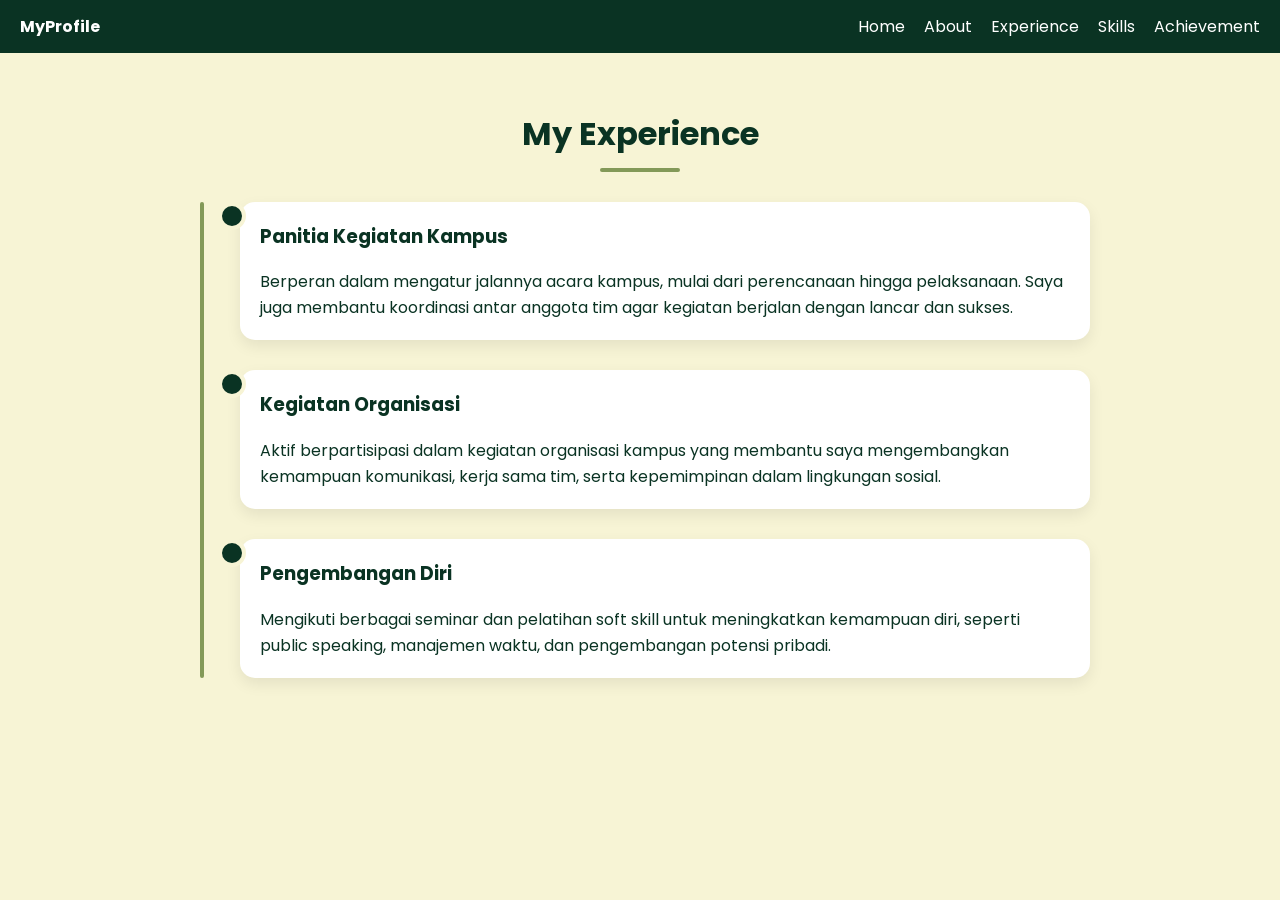
==== experience.html @ 6a142232 "Add files via upload" ====
<!DOCTYPE html>
<html>
<head>
    <title>Experience</title>
    <link rel="stylesheet" href="style.css">
</head>
<body>

<nav>
    <b>MyProfile</b>
    <div>
        <a href="index.html">Home</a>
        <a href="about.html">About</a>
        <a href="experience.html">Experience</a>
        <a href="skills.html">Skills</a>
        <a href="achievement.html">Achievement</a>
    </div>
</nav>

<div class="container">
    <h2 class="section-title">My Experience</h2>

    <div class="timeline">

        <div class="timeline-item">
            <div class="timeline-dot"></div>
            <div class="timeline-content">
                <h3> Panitia Kegiatan Kampus</h3>
                <p>
                    Berperan dalam mengatur jalannya acara kampus, mulai dari
                    perencanaan hingga pelaksanaan. Saya juga membantu koordinasi
                    antar anggota tim agar kegiatan berjalan dengan lancar dan sukses.
                </p>
            </div>
        </div>

        <div class="timeline-item">
            <div class="timeline-dot"></div>
            <div class="timeline-content">
                <h3> Kegiatan Organisasi</h3>
                <p>
                    Aktif berpartisipasi dalam kegiatan organisasi kampus yang
                    membantu saya mengembangkan kemampuan komunikasi, kerja sama tim,
                    serta kepemimpinan dalam lingkungan sosial.
                </p>
            </div>
        </div>

        <div class="timeline-item">
            <div class="timeline-dot"></div>
            <div class="timeline-content">
                <h3> Pengembangan Diri</h3>
                <p>
                    Mengikuti berbagai seminar dan pelatihan soft skill untuk
                    meningkatkan kemampuan diri, seperti public speaking,
                    manajemen waktu, dan pengembangan potensi pribadi.
                </p>
            </div>
        </div>

    </div>
</div>

<script src="script.js"></script>
</body>
</html>
---- style.css ----
@import url('https://fonts.googleapis.com/css2?family=Poppins:wght@300;400;600;700&display=swap');

body {
    margin: 0;
    font-family: 'Poppins', sans-serif;
    background: #F7F4D5;
    color: #0A3323;
}

nav {
    background: #0A3323;
    padding: 14px 20px;
    display: flex;
    justify-content: space-between;
    align-items: center;
}

nav b {
    color: white;
}

nav a {
    color: white;
    margin-left: 15px;
    text-decoration: none;
    transition: 0.3s;
}

nav a:hover {
    color: #D3968C;
}

.container {
    max-width: 900px;
    margin: auto;
    padding: 30px 20px;
}

.card {
    background: white;
    padding: 15px;
    margin: 12px 0;
    border-radius: 12px;
    box-shadow: 0 4px 10px rgba(0, 0, 0, 0.08);
}

button {
    padding: 10px 14px;
    margin-top: 10px;
    margin-right: 8px;
    border: none;
    border-radius: 8px;
    background: #839958;
    color: white;
    cursor: pointer;
    transition: 0.3s;
}

button:hover {
    background: #D3968C;
}

/* HOME / PROFILE */
.profile-card {
    background: #0A3323;
    max-width: 700px;
    margin: 40px auto;
    padding: 30px;
    border-radius: 20px;
    box-shadow: 0 6px 18px rgba(0, 0, 0, 0.12);
    text-align: center;
    color: #F7F4D5;
    transition: 0.3s;
}

.profile-card:hover {
    transform: translateY(-5px);
}

.profile-img {
    width: 150px;
    height: 150px;
    object-fit: cover;
    border-radius: 50%;
    display: block;
    margin: 0 auto 20px;
    border: 5px solid #839958;
}

.profile-card h1 {
    margin-bottom: 8px;
    font-size: 36px;
}

.motto {
    font-style: italic;
    color: #D3968C;
    margin-bottom: 20px;
}

.desc {
    line-height: 1.8;
    margin-bottom: 25px;
}

.info {
    background: #F7F4D5;
    padding: 18px;
    border-radius: 14px;
    text-align: left;
    color: #0A3323;
    margin-top: 20px;
}

.info p {
    margin: 10px 0;
}

.info b {
    color: #0A3323;
}

/* ABOUT */
.section-title {
    text-align: center;
    font-size: 32px;
    margin-bottom: 30px;
    position: relative;
    color: #0A3323;
}

.section-title::after {
    content: "";
    width: 80px;
    height: 4px;
    background: #839958;
    display: block;
    margin: 10px auto 0;
    border-radius: 10px;
}

.about-card {
    background: linear-gradient(135deg, #0A3323, #145C3A);
    color: white;
    padding: 30px;
    border-radius: 20px;
    box-shadow: 0 8px 20px rgba(0, 0, 0, 0.15);
    margin-bottom: 30px;
    line-height: 1.8;
    transition: 0.3s;
}

.about-card:hover {
    transform: translateY(-5px);
}

.about-card h3 {
    margin-top: 0;
    color: #F7F4D5;
    font-size: 24px;
}

.about-card p {
    color: #E8E8E8;
}

.about-grid {
    display: grid;
    grid-template-columns: repeat(auto-fit, minmax(230px, 1fr));
    gap: 25px;
}

.mini-card {
    padding: 20px;
    border-left: 6px solid #839958;
    color: #0A3323;
    transition: 0.3s;
}

.mini-card:hover {
    transform: translateY(-8px);
    box-shadow: 0 8px 18px rgba(0, 0, 0, 0.15);
}

.mini-card h3 {
    margin-top: 0;
    margin-bottom: 10px;
    color: #0A3323;
}

.mini-card p {
    line-height: 1.6;
}

/* TIMELINE EXPERIENCE */
.timeline {
    position: relative;
    margin-top: 30px;
    padding-left: 30px;
}

.timeline::before {
    content: "";
    position: absolute;
    left: 10px;
    top: 0;
    width: 4px;
    height: 100%;
    background: #839958;
    border-radius: 10px;
}

.timeline-item {
    position: relative;
    margin-bottom: 30px;
}

.timeline-dot {
    position: absolute;
    left: -2px;
    width: 20px;
    height: 20px;
    background: #0A3323;
    border-radius: 50%;
    border: 4px solid #F7F4D5;
}

.timeline-content {
    background: white;
    padding: 20px;
    border-radius: 15px;
    margin-left: 20px;
    box-shadow: 0 6px 15px rgba(0,0,0,0.08);
    transition: 0.3s;
}

.timeline-content:hover {
    transform: translateY(-5px);
}

.timeline-content h3 {
    margin-top: 0;
    color: #0A3323;
}

.timeline-content p {
    margin: 10px 0 0;
    line-height: 1.6;
}

/* SKILLS (CARD STYLE) */
.skill-card {
    padding: 20px;
    border-left: 6px solid #839958;
    transition: 0.3s;
    background: white;
    border-radius: 12px;
    box-shadow: 0 4px 10px rgba(0,0,0,0.08);
    margin-bottom: 15px;
}

.skill-card:hover {
    transform: translateY(-6px);
    box-shadow: 0 8px 18px rgba(0, 0, 0, 0.15);
}

.skill-card h3 {
    margin-top: 0;
    margin-bottom: 10px;
    color: #0A3323;
}

.skill-card p {
    margin: 0;
    line-height: 1.6;
    color: #444;
}

.filter-btn {
    text-align: center;
    margin-bottom: 20px;
}

.filter-btn button {
    margin: 5px;
}

/* ACHIEVEMENT */
.ach-card {
    padding: 20px;
    border-left: 6px solid #839958;
    transition: 0.3s;
}

.ach-card:hover {
    transform: translateY(-6px);
    box-shadow: 0 8px 18px rgba(0, 0, 0, 0.15);
}

.ach-card h3 {
    margin-top: 0;
    margin-bottom: 10px;
    color: #0A3323;
}

.ach-card p {
    margin: 0;
    line-height: 1.6;
    color: #444;
}
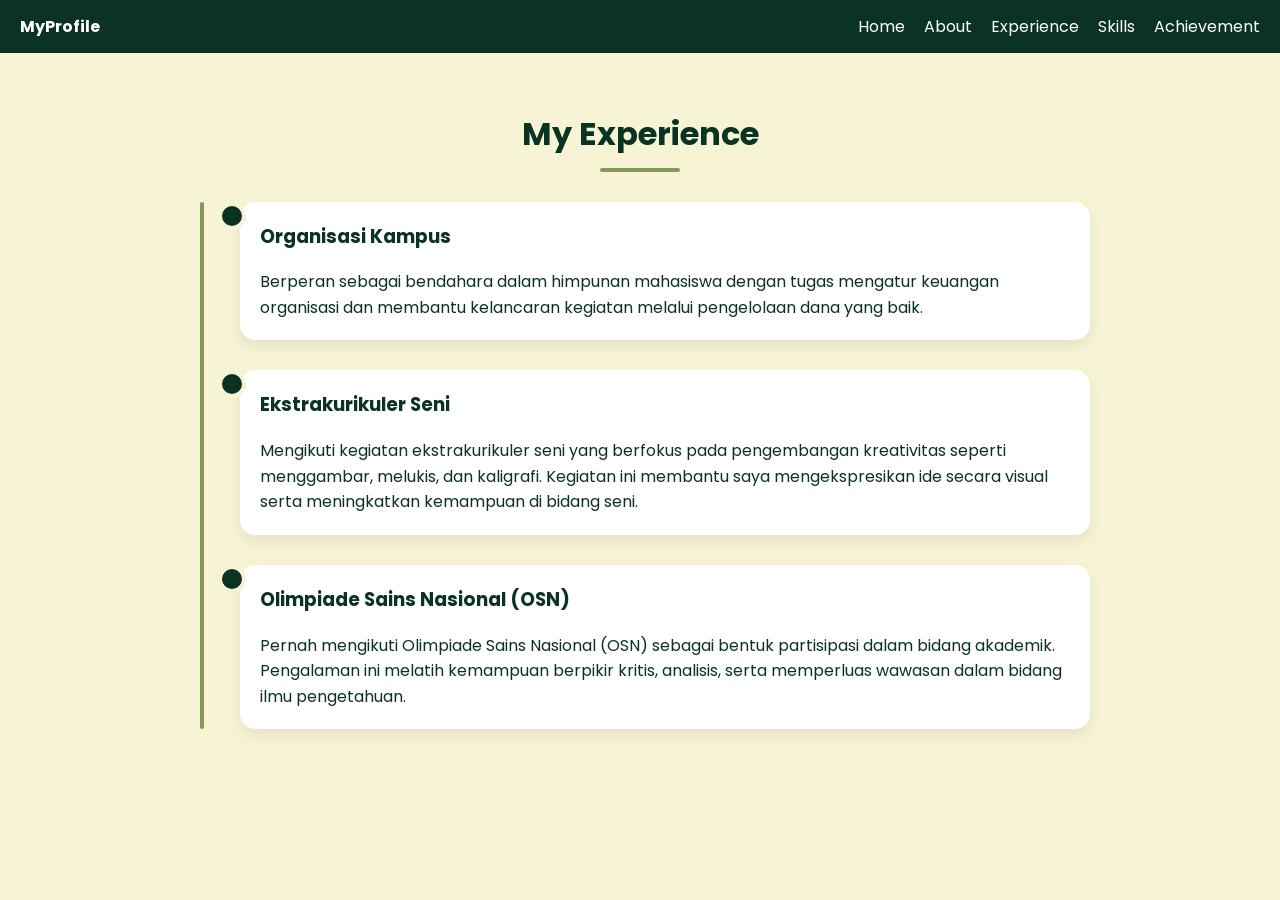
==== commit e120ddc4: "Revise experience section with new roles Updated experience details and added new roles in the timel" ====
--- a/experience.html
+++ b/experience.html
@@ -25,11 +25,20 @@
         <div class="timeline-item">
             <div class="timeline-dot"></div>
             <div class="timeline-content">
-                <h3> Panitia Kegiatan Kampus</h3>
-                <p>
-                    Berperan dalam mengatur jalannya acara kampus, mulai dari
-                    perencanaan hingga pelaksanaan. Saya juga membantu koordinasi
-                    antar anggota tim agar kegiatan berjalan dengan lancar dan sukses.
+                <h3> Organisasi Kampus</h3>
+                <p>Berperan sebagai bendahara dalam himpunan mahasiswa dengan tugas mengatur 
+                keuangan organisasi dan membantu kelancaran kegiatan melalui pengelolaan 
+                dana yang baik.</p>
+            </div>
+        </div>
+
+        <div class="timeline-item">
+            <div class="timeline-dot"></div>
+            <div class="timeline-content">
+                <h3>Ekstrakurikuler Seni</h3>
+                <p>Mengikuti kegiatan ekstrakurikuler seni yang berfokus pada pengembangan
+                 kreativitas seperti menggambar, melukis, dan kaligrafi. Kegiatan ini membantu saya 
+                 mengekspresikan ide secara visual serta meningkatkan kemampuan di bidang seni.
                 </p>
             </div>
         </div>
@@ -37,23 +46,10 @@
         <div class="timeline-item">
             <div class="timeline-dot"></div>
             <div class="timeline-content">
-                <h3> Kegiatan Organisasi</h3>
+                <h3> Olimpiade Sains Nasional (OSN) </h3>
                 <p>
-                    Aktif berpartisipasi dalam kegiatan organisasi kampus yang
-                    membantu saya mengembangkan kemampuan komunikasi, kerja sama tim,
-                    serta kepemimpinan dalam lingkungan sosial.
-                </p>
-            </div>
-        </div>
-
-        <div class="timeline-item">
-            <div class="timeline-dot"></div>
-            <div class="timeline-content">
-                <h3> Pengembangan Diri</h3>
-                <p>
-                    Mengikuti berbagai seminar dan pelatihan soft skill untuk
-                    meningkatkan kemampuan diri, seperti public speaking,
-                    manajemen waktu, dan pengembangan potensi pribadi.
+                   Pernah mengikuti Olimpiade Sains Nasional (OSN) sebagai bentuk partisipasi dalam bidang akademik. 
+                   Pengalaman ini melatih kemampuan berpikir kritis, analisis, serta memperluas wawasan dalam bidang ilmu pengetahuan.
                 </p>
             </div>
         </div>
@@ -63,4 +59,4 @@
 
 <script src="script.js"></script>
 </body>
-</html>+</html>
